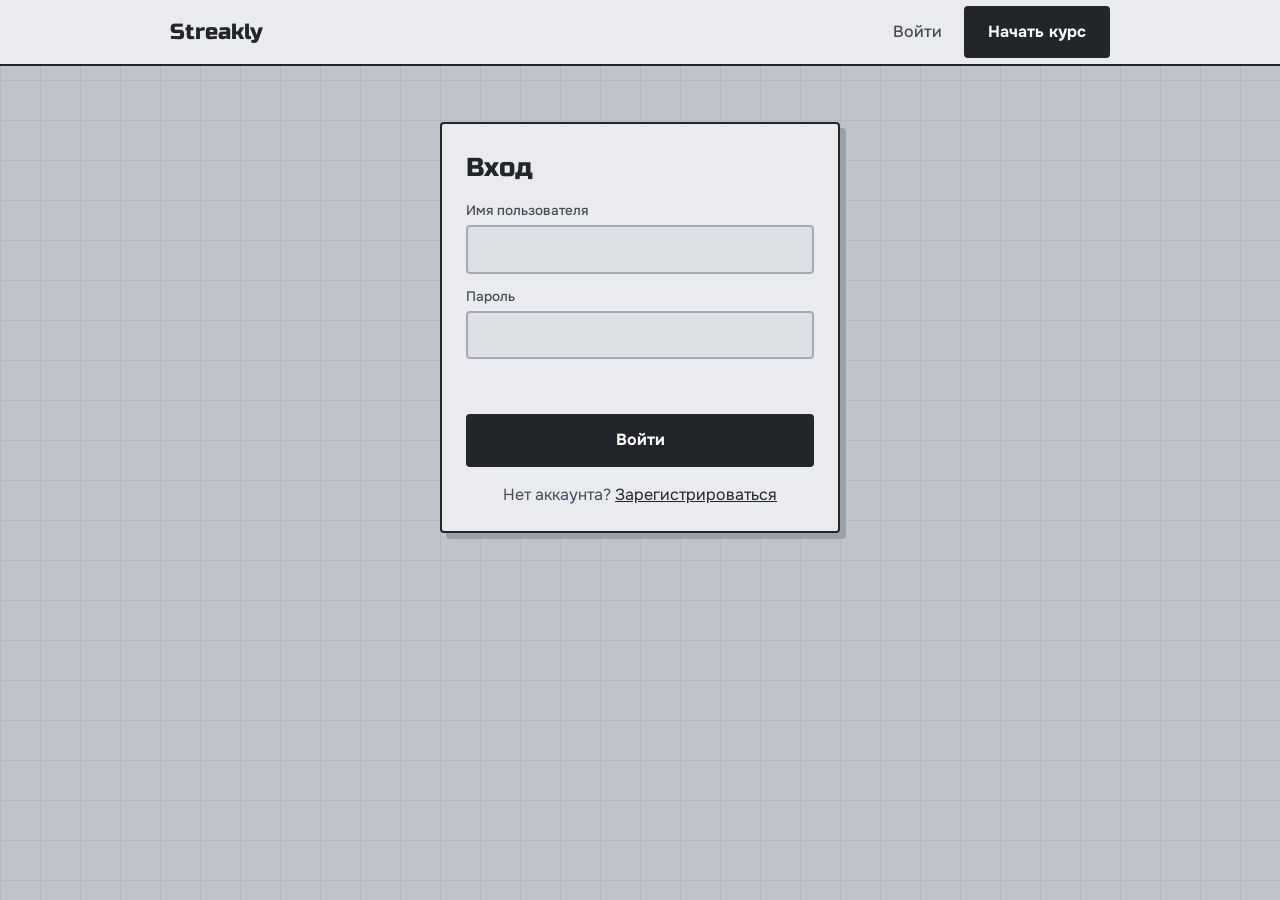
==== dashboard.html @ 8b077413 "Add files via upload" ====
<!DOCTYPE html>
<html lang="ru">
<head>
  <meta charset="UTF-8">
  <meta name="viewport" content="width=device-width, initial-scale=1">
  <title>Мои курсы — Streakly</title>
  <link href="https://fonts.googleapis.com/css2?family=Onest:wght@400;500;700&family=Russo+One&display=swap" rel="stylesheet">
  <link rel="stylesheet" href="css/style.css">
</head>
<body data-page="dashboard">
  <header class="header"><div class="wrap">
    <a class="logo" href="index.html">Streakly</a>
    <nav class="nav" id="nav"></nav>
  </div></header>
  <div class="layout">
    <aside class="side" id="side"></aside>
    <main class="content page">
    <h1 class="hi" id="hi"></h1>
    <div class="grid2">
      <section class="card" id="today"></section>
      <section class="card">
        <h2>Эта неделя</h2>
        <p class="sub" id="weekSub"></p>
        <div id="week"></div>
      </section>
    </div>
    <section class="card">
      <h2>Статистика</h2>
      <div class="tiles" id="stats"></div>
    </section>
  </main>
  </div>
  <script src="js/courses.js"></script>
  <script src="js/app.js"></script>
</body>
</html>
---- css/style.css ----
/* Streakly: бело-серый «кубический» стиль */
:root{
  --bg:#bfc4cb;--card:#e9ebee;--ink:#22252a;--muted:#454c56;--line:#b3b9c1;
  --g1:#dde0e4;--g2:#cfd3d8;--g3:#a3aab3;--g4:#7f8791;--sh:#9ba2ab;
  --ok:#1f7a54;--part:#c99200;--miss:#b02f28;
  --ease:cubic-bezier(.2,.8,.2,1);
}
*{box-sizing:border-box}
body{margin:0;color:var(--ink);font-family:Onest,system-ui,-apple-system,"Segoe UI",sans-serif;line-height:1.55;
  background-color:var(--bg);
  background-image:linear-gradient(var(--line) 1px,transparent 1px),linear-gradient(90deg,var(--line) 1px,transparent 1px);
  background-size:40px 40px}
a{color:var(--ink)}
:focus-visible{outline:3px solid var(--ink);outline-offset:3px}
.wrap{max-width:980px;margin:0 auto;padding:0 20px}
h1,h2,h3,.logo,.big,.tile strong{font-family:"Russo One",Onest,sans-serif;font-weight:400;margin:0}
h2{font-size:1.2rem;margin-bottom:4px}

/* шапка */
.header{background:var(--card);border-bottom:2px solid var(--ink)}
.header .wrap{display:flex;align-items:center;justify-content:space-between;height:64px}
.logo{font-size:1.4rem;text-decoration:none}
.nav{display:flex;gap:22px;align-items:center}
.nav a:not(.btn){position:relative;text-decoration:none;color:var(--muted);font-weight:500;transition:color .25s}
.nav a:not(.btn)::after{content:"";position:absolute;left:0;right:0;bottom:-4px;height:2px;background:var(--ink);transform:scaleX(0);transform-origin:left;transition:transform .3s var(--ease)}
.nav a:not(.btn):hover{color:var(--ink)}
.nav a:not(.btn):hover::after{transform:scaleX(1)}

/* кнопки: при наведении «приподнимаются» */
.btn{display:inline-block;padding:12px 22px;border:2px solid var(--ink);border-radius:4px;background:var(--ink);color:#fff;font:inherit;font-weight:700;text-decoration:none;cursor:pointer;
  box-shadow:0 0 0 var(--g4);
  transition:transform .3s var(--ease),box-shadow .3s var(--ease),background-color .3s,color .3s}
.btn:hover{transform:translate(-3px,-3px);box-shadow:5px 5px 0 var(--g4)}
.btn:active{transform:translate(0,0);box-shadow:0 0 0 var(--g4);transition-duration:.08s}
.btn-ghost{background:var(--card);color:var(--ink)}
.btn-ghost:hover{background:var(--ink);color:#fff}

/* главная */
.hero{display:grid;grid-template-columns:1.1fr 1fr;gap:48px;align-items:center;padding:64px 0 56px}
.hero h1{font-size:clamp(2rem,5vw,3.4rem);line-height:1.12;margin-bottom:16px}
.hero p{color:var(--muted);font-size:1.1rem;max-width:44ch;margin:0 0 28px}
.mosaic{display:grid;grid-template-columns:repeat(6,1fr);gap:6px;padding:6px 0}
.mosaic i{aspect-ratio:1;border-radius:3px;transform:translateY(var(--y,0));
  box-shadow:inset 2px 2px 0 rgba(255,255,255,.7),inset -2px -2px 0 rgba(0,0,0,.08);
  transition:transform .4s var(--ease),box-shadow .4s var(--ease)}
.mosaic i.up{--y:-6px;box-shadow:inset 2px 2px 0 rgba(255,255,255,.7),inset -2px -2px 0 rgba(0,0,0,.08),0 6px 0 rgba(34,37,42,.14)}
.mosaic i:hover{--y:-10px;box-shadow:inset 2px 2px 0 rgba(255,255,255,.7),inset -2px -2px 0 rgba(0,0,0,.08),0 10px 0 rgba(34,37,42,.18)}
.g0{background:#eef0f2}.g1{background:var(--g1)}.g2{background:var(--g2)}.g3{background:var(--g3)}.g4{background:var(--g4)}.g5{background:var(--ink)}
#courses{padding-bottom:64px;scroll-margin-top:16px}
.courses{display:grid;grid-template-columns:repeat(auto-fit,minmax(260px,1fr));gap:24px;margin-top:20px}
.course{background:var(--card);border:2px solid var(--ink);border-radius:4px;padding:24px;display:flex;flex-direction:column;gap:8px;
  box-shadow:6px 6px 0 var(--sh);transition:transform .3s var(--ease),box-shadow .3s var(--ease)}
.course:hover{transform:translate(-3px,-3px);box-shadow:9px 9px 0 var(--sh)}
.course h3{font-size:1.15rem}
.course p{margin:0;color:var(--muted)}
.course .meta{margin-top:auto;padding-top:8px;color:var(--ink);font-weight:700}

/* фильтр курсов */
.filters{display:flex;gap:8px;flex-wrap:wrap;margin:12px 0 4px}
.chip{padding:7px 16px;border:2px solid var(--ink);border-radius:4px;background:var(--card);color:var(--ink);font:inherit;font-weight:500;cursor:pointer;
  transition:transform .25s var(--ease),background-color .25s,color .25s,box-shadow .25s var(--ease)}
.chip:hover{transform:translateY(-2px);box-shadow:0 3px 0 var(--sh)}
.chip.on{background:var(--ink);color:#fff}
.tag{align-self:flex-start;padding:2px 10px;border-radius:3px;background:var(--g2);font-size:.8rem;font-weight:700}

/* карточки и формы */
.card{background:var(--card);border:2px solid var(--ink);border-radius:4px;padding:24px;box-shadow:6px 6px 0 var(--sh)}
.sub{margin:0 0 16px;color:var(--muted);font-size:.95rem}
label{display:block;font-size:.85rem;font-weight:500;margin:12px 0 4px;color:var(--muted)}
input{width:100%;padding:10px 12px;font:inherit;color:var(--ink);background:var(--g1);border:2px solid var(--g3);border-radius:4px;transition:border-color .25s,box-shadow .25s,background-color .25s}
input:focus{border-color:var(--ink);background:#f4f5f7;box-shadow:3px 3px 0 var(--sh);outline:none}
.auth{max-width:400px;margin:56px auto}
.auth h1{font-size:1.6rem;margin-bottom:12px}
.auth .btn{width:100%;margin-top:20px}
.alt{text-align:center;color:var(--muted);margin:16px 0 0}
.error{color:var(--miss);min-height:1.4em;margin:12px 0 0}

/* личный кабинет */
.page{display:grid;gap:24px}
.hi{font-size:1.7rem}
.grid2{display:grid;grid-template-columns:1.1fr 1fr;gap:24px}
.big{font-size:4rem;line-height:1;margin:4px 0 8px}
.big small{font-family:Onest,sans-serif;font-size:1rem;color:var(--muted);margin-left:8px}
#reportForm .btn{width:100%;margin-top:16px}
.ok-msg{color:var(--ok);font-weight:700;min-height:1.4em;margin:8px 0 0}

.row{display:flex;align-items:center;gap:10px;margin:10px 0}
.row i{width:28px;font-style:normal;color:var(--muted);font-weight:500}
.row i.now{color:var(--ink);font-weight:700}
.bar{flex:1;height:16px;border-radius:2px;background:var(--g2);overflow:hidden}
.bar b{display:block;height:100%;border-radius:2px;transition:width .6s var(--ease)}
.ok{background:var(--ok)}.ov{background:var(--ink)}.pt{background:var(--part)}.ms{background:var(--miss)}
.pc{width:44px;text-align:right;font-weight:700}

.tiles{display:grid;grid-template-columns:repeat(auto-fit,minmax(140px,1fr));gap:10px;margin-top:12px}
.tile{padding:16px;border-radius:3px;background:var(--g1);color:var(--muted);font-size:.9rem;transition:transform .3s var(--ease),box-shadow .3s var(--ease)}
.tile:nth-child(2){background:var(--g2)}.tile:nth-child(3){background:var(--g3);color:var(--ink)}
.tile:nth-child(4){background:var(--ink);color:#d9dde2}
.tile strong{display:block;font-size:2rem;line-height:1.3;color:inherit}
.tile:nth-child(4) strong{color:#fff}
.tile:hover{transform:translateY(-4px);box-shadow:0 4px 0 var(--g4)}
.board{list-style:none;margin:0;padding:0}
.board li{display:flex;justify-content:space-between;padding:10px 14px;border-radius:3px;transition:transform .25s var(--ease)}
.board li:nth-child(odd){background:var(--g1)}
.board li:hover{transform:translateX(4px)}
.board li.me{background:var(--ink);color:#fff}
.note{color:var(--muted);font-size:.85rem;margin:12px 0 0}

/* боковая панель-«ящик» с закладкой */
.layout{max-width:980px;margin:0 auto;padding:32px 20px 64px}
.side{position:fixed;left:0;top:90px;z-index:20;display:flex;align-items:flex-start;transform:translateX(-246px);transition:transform .45s var(--ease)}
.side.open{transform:translateX(0)}
.panel{width:240px;padding:16px;display:grid;gap:10px;background:var(--card);border:2px solid var(--ink);border-left:0;border-radius:0 4px 4px 0;box-shadow:6px 6px 0 var(--sh)}
.panel h2{font-size:1rem;margin:0 0 2px}
.panel a{display:block;padding:12px 16px;border:2px solid var(--ink);border-radius:4px;background:var(--card);color:var(--ink);font-weight:700;text-decoration:none;
  box-shadow:0 0 0 var(--sh);transition:transform .3s var(--ease),box-shadow .3s var(--ease),background-color .3s,color .3s}
.panel a:hover{transform:translate(-3px,-3px);box-shadow:5px 5px 0 var(--sh)}
.panel a.on{background:var(--ink);color:#fff}
/* кнопка-закладка (книжная лента с «ласточкиным хвостом») */
.ribbon{margin-left:6px;width:44px;height:132px;padding:18px 0 0;display:flex;justify-content:center;align-items:flex-start;border:0;background:var(--ink);color:#fff;cursor:pointer;
  clip-path:polygon(0 0,100% 0,100% 100%,50% 84%,0 100%);transition:height .35s var(--ease),background-color .3s}
.ribbon span{writing-mode:vertical-rl;font:400 .85rem "Russo One",sans-serif;letter-spacing:.14em;text-transform:uppercase}
.ribbon:hover{height:152px;background:#3a3f47}
.ribbon:focus-visible{outline:none;background:#4a515b}
.content .hero{grid-template-columns:1fr 1fr;gap:32px;padding:8px 0 40px}
.who{font-weight:700}
.board em{display:inline-block;width:30px;font:400 1rem "Russo One",sans-serif;font-style:normal}
.text{color:var(--muted)}.text p{margin:0 0 10px}.text ol,.text ul{margin:0;padding-left:22px}.text li{margin:6px 0}.text strong{color:var(--ink)}

/* пьедестал */
.podium{display:flex;align-items:flex-end;justify-content:center;gap:12px;margin:16px 0 28px}
.pl{flex:1;max-width:190px;display:flex;flex-direction:column;align-items:center;text-align:center;min-width:0}
.man{width:46px;height:80px;fill:var(--ink);stroke:var(--ink);margin-bottom:6px;transition:transform .35s var(--ease)}
.pl:hover .man{transform:translateY(-8px)}
.nm{max-width:100%;overflow:hidden;text-overflow:ellipsis;white-space:nowrap;font-weight:700}
.pl b{font:400 1.3rem "Russo One",sans-serif;margin-bottom:8px}
.step{width:100%;display:flex;align-items:center;justify-content:center;border:2px solid var(--ink);border-radius:4px 4px 0 0;
  font:400 2.2rem "Russo One",sans-serif;box-shadow:5px 0 0 var(--sh);transform-origin:bottom;animation:rise .7s var(--ease) both;transition:transform .3s var(--ease)}
.pl:hover .step{transform:translateY(-4px)}
.p1 .step{height:140px;background:var(--ink);color:#fff;animation-delay:.1s}
.p2 .step{height:100px;background:var(--g3);animation-delay:.25s}
.p3 .step{height:72px;background:var(--g2);animation-delay:.4s}
.pl.me .nm{text-decoration:underline;text-underline-offset:3px}
@keyframes rise{from{transform:scaleY(0)}to{transform:scaleY(1)}}

@media (max-width:860px){.ribbon{width:36px}.layout{padding-left:48px}}
@media (max-width:720px){.hero{grid-template-columns:1fr;gap:32px;padding-top:40px}.grid2{grid-template-columns:1fr}.big{font-size:3.2rem}}
@media (prefers-reduced-motion:reduce){*,*::before,*::after{transition:none!important;animation:none!important}}
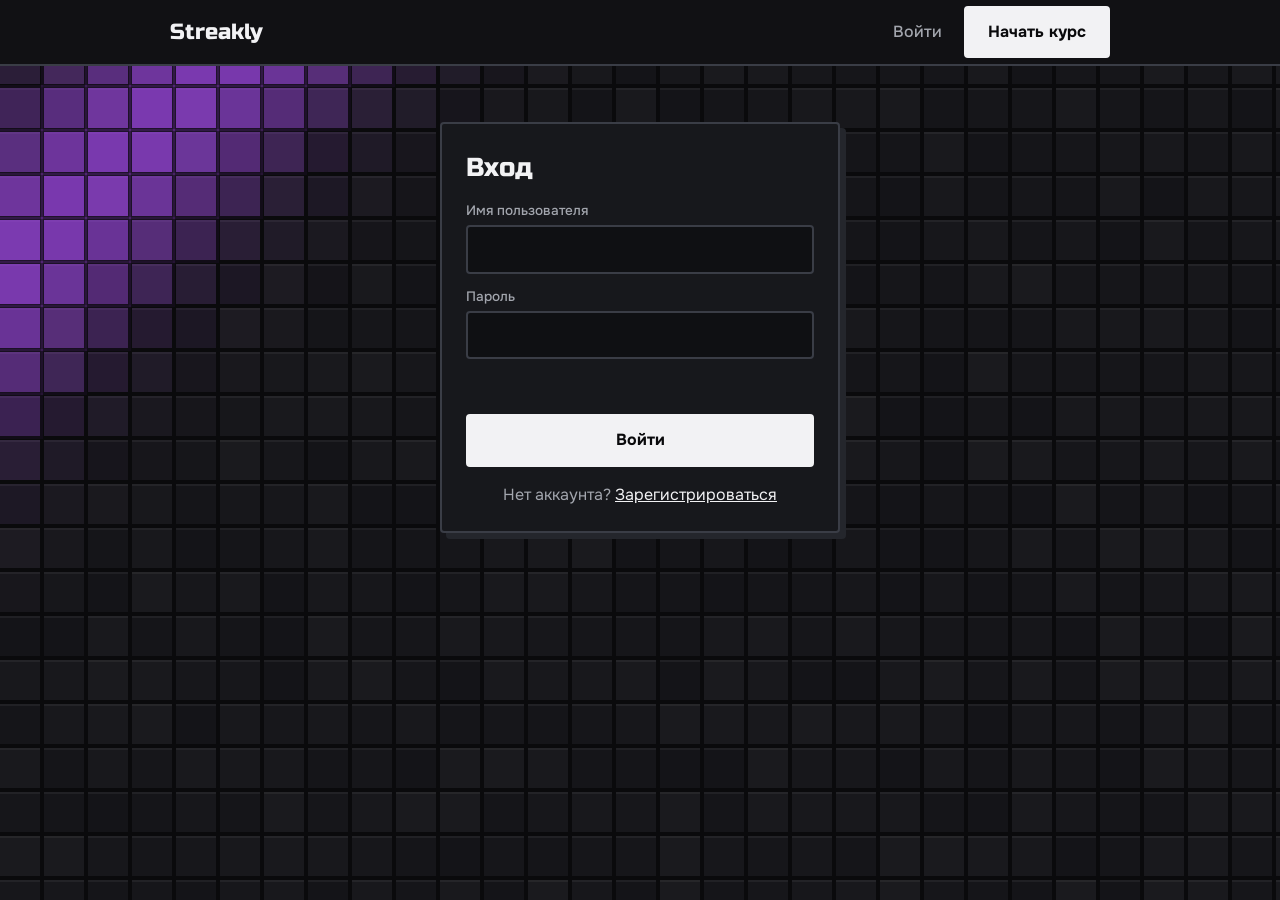
==== commit 25b1f367: "Refactor dashboard layout and update sections" ====
--- a/dashboard.html
+++ b/dashboard.html
@@ -15,22 +15,20 @@
   <div class="layout">
     <aside class="side" id="side"></aside>
     <main class="content page">
-    <h1 class="hi" id="hi"></h1>
-    <div class="grid2">
-      <section class="card" id="today"></section>
+      <h1 class="hi" id="hi"></h1>
+      <div class="mycourses" id="today"></div>
       <section class="card">
         <h2>Эта неделя</h2>
         <p class="sub" id="weekSub"></p>
         <div id="week"></div>
       </section>
-    </div>
-    <section class="card">
-      <h2>Статистика</h2>
-      <div class="tiles" id="stats"></div>
-    </section>
-  </main>
+      <section class="card">
+        <h2>Статистика</h2>
+        <div class="tiles" id="stats"></div>
+      </section>
+    </main>
   </div>
   <script src="js/courses.js"></script>
   <script src="js/app.js"></script>
 </body>
-</html>+</html>
--- a/css/style.css
+++ b/css/style.css
@@ -1,74 +1,80 @@
-/* Streakly: бело-серый «кубический» стиль */
+/* Streakly: чёрно-серо-белый кубический стиль с неоновой фиолетовой волной */
 :root{
-  --bg:#bfc4cb;--card:#e9ebee;--ink:#22252a;--muted:#454c56;--line:#b3b9c1;
-  --g1:#dde0e4;--g2:#cfd3d8;--g3:#a3aab3;--g4:#7f8791;--sh:#9ba2ab;
-  --ok:#1f7a54;--part:#c99200;--miss:#b02f28;
+  --bg:#0a0a0c;--head:#111114;--card:#17181c;--edge:#3a3d46;--text:#f2f2f4;--muted:#a3a6ae;
+  --g1:#22242a;--g2:#2c2f36;--g3:#454953;--g4:#6a6f7a;--sh:#24262c;
+  --neon:#b04dff;--neon-d:#7b2fd6;
+  --ok:#46d35c;--over:#19d9cf;--part:#f2b632;--miss:#ff6b6b;
   --ease:cubic-bezier(.2,.8,.2,1);
 }
 *{box-sizing:border-box}
-body{margin:0;color:var(--ink);font-family:Onest,system-ui,-apple-system,"Segoe UI",sans-serif;line-height:1.55;
-  background-color:var(--bg);
-  background-image:linear-gradient(var(--line) 1px,transparent 1px),linear-gradient(90deg,var(--line) 1px,transparent 1px);
-  background-size:40px 40px}
-a{color:var(--ink)}
-:focus-visible{outline:3px solid var(--ink);outline-offset:3px}
+body{margin:0;background:var(--bg);color:var(--text);font-family:Onest,system-ui,-apple-system,"Segoe UI",sans-serif;line-height:1.55}
+.bgwave{position:fixed;inset:0;width:100%;height:100%;z-index:-1;pointer-events:none}
+a{color:var(--text)}
+:focus-visible{outline:3px solid var(--neon);outline-offset:3px}
 .wrap{max-width:980px;margin:0 auto;padding:0 20px}
 h1,h2,h3,.logo,.big,.tile strong{font-family:"Russo One",Onest,sans-serif;font-weight:400;margin:0}
 h2{font-size:1.2rem;margin-bottom:4px}
 
 /* шапка */
-.header{background:var(--card);border-bottom:2px solid var(--ink)}
+.header{background:var(--head);border-bottom:2px solid var(--edge)}
 .header .wrap{display:flex;align-items:center;justify-content:space-between;height:64px}
 .logo{font-size:1.4rem;text-decoration:none}
 .nav{display:flex;gap:22px;align-items:center}
 .nav a:not(.btn){position:relative;text-decoration:none;color:var(--muted);font-weight:500;transition:color .25s}
-.nav a:not(.btn)::after{content:"";position:absolute;left:0;right:0;bottom:-4px;height:2px;background:var(--ink);transform:scaleX(0);transform-origin:left;transition:transform .3s var(--ease)}
-.nav a:not(.btn):hover{color:var(--ink)}
+.nav a:not(.btn)::after{content:"";position:absolute;left:0;right:0;bottom:-4px;height:2px;background:var(--neon);transform:scaleX(0);transform-origin:left;transition:transform .3s var(--ease)}
+.nav a:not(.btn):hover{color:var(--text)}
 .nav a:not(.btn):hover::after{transform:scaleX(1)}
+.who{font-weight:700}
 
-/* кнопки: при наведении «приподнимаются» */
-.btn{display:inline-block;padding:12px 22px;border:2px solid var(--ink);border-radius:4px;background:var(--ink);color:#fff;font:inherit;font-weight:700;text-decoration:none;cursor:pointer;
-  box-shadow:0 0 0 var(--g4);
-  transition:transform .3s var(--ease),box-shadow .3s var(--ease),background-color .3s,color .3s}
-.btn:hover{transform:translate(-3px,-3px);box-shadow:5px 5px 0 var(--g4)}
-.btn:active{transform:translate(0,0);box-shadow:0 0 0 var(--g4);transition-duration:.08s}
-.btn-ghost{background:var(--card);color:var(--ink)}
-.btn-ghost:hover{background:var(--ink);color:#fff}
+/* кнопки: при наведении «приподнимаются» с неоновой тенью */
+.btn{display:inline-block;padding:12px 22px;border:2px solid var(--text);border-radius:4px;background:var(--text);color:var(--bg);font:inherit;font-weight:700;text-decoration:none;cursor:pointer;
+  box-shadow:0 0 0 var(--neon);transition:transform .3s var(--ease),box-shadow .3s var(--ease),background-color .3s,color .3s}
+.btn:hover{transform:translate(-3px,-3px);box-shadow:5px 5px 0 var(--neon)}
+.btn:active{transform:none;box-shadow:0 0 0 var(--neon);transition-duration:.08s}
+.btn-ghost{background:transparent;color:var(--text)}
+.btn-ghost:hover{background:var(--text);color:var(--bg)}
 
 /* главная */
-.hero{display:grid;grid-template-columns:1.1fr 1fr;gap:48px;align-items:center;padding:64px 0 56px}
+.hero{display:grid;grid-template-columns:1fr 1fr;gap:32px;align-items:center;padding:8px 0 40px}
 .hero h1{font-size:clamp(2rem,5vw,3.4rem);line-height:1.12;margin-bottom:16px}
 .hero p{color:var(--muted);font-size:1.1rem;max-width:44ch;margin:0 0 28px}
 .mosaic{display:grid;grid-template-columns:repeat(6,1fr);gap:6px;padding:6px 0}
-.mosaic i{aspect-ratio:1;border-radius:3px;transform:translateY(var(--y,0));
-  box-shadow:inset 2px 2px 0 rgba(255,255,255,.7),inset -2px -2px 0 rgba(0,0,0,.08);
-  transition:transform .4s var(--ease),box-shadow .4s var(--ease)}
-.mosaic i.up{--y:-6px;box-shadow:inset 2px 2px 0 rgba(255,255,255,.7),inset -2px -2px 0 rgba(0,0,0,.08),0 6px 0 rgba(34,37,42,.14)}
-.mosaic i:hover{--y:-10px;box-shadow:inset 2px 2px 0 rgba(255,255,255,.7),inset -2px -2px 0 rgba(0,0,0,.08),0 10px 0 rgba(34,37,42,.18)}
-.g0{background:#eef0f2}.g1{background:var(--g1)}.g2{background:var(--g2)}.g3{background:var(--g3)}.g4{background:var(--g4)}.g5{background:var(--ink)}
-#courses{padding-bottom:64px;scroll-margin-top:16px}
+.mosaic i{aspect-ratio:1;border-radius:3px;background:var(--b);transform:translateY(var(--y,0));
+  box-shadow:inset 2px 2px 0 rgba(255,255,255,.1),inset -2px -2px 0 rgba(0,0,0,.35);
+  animation:glow 4.8s linear infinite;animation-delay:calc(var(--d) * .22s);
+  transition:transform .4s var(--ease)}
+.mosaic i.up{--y:-6px}
+.mosaic i:hover{--y:-10px}
+.g0{--b:#2c2f36}.g1{--b:#22242a}.g2{--b:#3a3d46}.g3{--b:#4a4e59}.g4{--b:#6a6f7a}.g5{--b:#f2f2f4}
+/* неоновая волна проходит по диагонали: у кубиков с большим --d она начинается позже */
+@keyframes glow{
+  0%{background:var(--b)}
+  6%,12%{background:var(--neon);box-shadow:inset 2px 2px 0 rgba(255,255,255,.35),0 0 18px var(--neon)}
+  26%,100%{background:var(--b)}
+}
+#courses{padding-bottom:64px}
 .courses{display:grid;grid-template-columns:repeat(auto-fit,minmax(260px,1fr));gap:24px;margin-top:20px}
-.course{background:var(--card);border:2px solid var(--ink);border-radius:4px;padding:24px;display:flex;flex-direction:column;gap:8px;
-  box-shadow:6px 6px 0 var(--sh);transition:transform .3s var(--ease),box-shadow .3s var(--ease)}
-.course:hover{transform:translate(-3px,-3px);box-shadow:9px 9px 0 var(--sh)}
+.course{background:var(--card);border:2px solid var(--edge);border-radius:4px;padding:24px;display:flex;flex-direction:column;gap:8px;
+  box-shadow:6px 6px 0 var(--sh);transition:transform .3s var(--ease),box-shadow .3s var(--ease),border-color .3s}
+.course:hover{transform:translate(-3px,-3px);box-shadow:9px 9px 0 var(--neon-d);border-color:var(--neon)}
 .course h3{font-size:1.15rem}
 .course p{margin:0;color:var(--muted)}
-.course .meta{margin-top:auto;padding-top:8px;color:var(--ink);font-weight:700}
+.course .meta{margin-top:auto;padding-top:8px;color:var(--text);font-weight:700}
+.tag{align-self:flex-start;padding:2px 10px;border-radius:3px;background:var(--g2);font-size:.8rem;font-weight:700}
 
 /* фильтр курсов */
 .filters{display:flex;gap:8px;flex-wrap:wrap;margin:12px 0 4px}
-.chip{padding:7px 16px;border:2px solid var(--ink);border-radius:4px;background:var(--card);color:var(--ink);font:inherit;font-weight:500;cursor:pointer;
-  transition:transform .25s var(--ease),background-color .25s,color .25s,box-shadow .25s var(--ease)}
-.chip:hover{transform:translateY(-2px);box-shadow:0 3px 0 var(--sh)}
-.chip.on{background:var(--ink);color:#fff}
-.tag{align-self:flex-start;padding:2px 10px;border-radius:3px;background:var(--g2);font-size:.8rem;font-weight:700}
+.chip{padding:7px 16px;border:2px solid var(--edge);border-radius:4px;background:var(--card);color:var(--text);font:inherit;font-weight:500;cursor:pointer;
+  transition:transform .25s var(--ease),background-color .25s,color .25s,border-color .25s,box-shadow .25s var(--ease)}
+.chip:hover{transform:translateY(-2px);border-color:var(--neon);box-shadow:0 3px 0 var(--neon-d)}
+.chip.on{background:var(--text);color:var(--bg);border-color:var(--text)}
 
 /* карточки и формы */
-.card{background:var(--card);border:2px solid var(--ink);border-radius:4px;padding:24px;box-shadow:6px 6px 0 var(--sh)}
+.card{background:var(--card);border:2px solid var(--edge);border-radius:4px;padding:24px;box-shadow:6px 6px 0 var(--sh)}
 .sub{margin:0 0 16px;color:var(--muted);font-size:.95rem}
 label{display:block;font-size:.85rem;font-weight:500;margin:12px 0 4px;color:var(--muted)}
-input{width:100%;padding:10px 12px;font:inherit;color:var(--ink);background:var(--g1);border:2px solid var(--g3);border-radius:4px;transition:border-color .25s,box-shadow .25s,background-color .25s}
-input:focus{border-color:var(--ink);background:#f4f5f7;box-shadow:3px 3px 0 var(--sh);outline:none}
+input{width:100%;padding:10px 12px;font:inherit;color:var(--text);background:#0f1013;border:2px solid var(--edge);border-radius:4px;transition:border-color .25s,box-shadow .25s}
+input:focus{border-color:var(--neon);box-shadow:3px 3px 0 var(--neon-d);outline:none}
 .auth{max-width:400px;margin:56px auto}
 .auth h1{font-size:1.6rem;margin-bottom:12px}
 .auth .btn{width:100%;margin-top:20px}
@@ -79,70 +85,87 @@
 .page{display:grid;gap:24px}
 .hi{font-size:1.7rem}
 .grid2{display:grid;grid-template-columns:1.1fr 1fr;gap:24px}
-.big{font-size:4rem;line-height:1;margin:4px 0 8px}
+.big{font-size:4rem;line-height:1;margin:4px 0 8px;color:var(--neon)}
 .big small{font-family:Onest,sans-serif;font-size:1rem;color:var(--muted);margin-left:8px}
-#reportForm .btn{width:100%;margin-top:16px}
+.mycourses{display:grid;grid-template-columns:repeat(auto-fit,minmax(300px,1fr));gap:24px}
+.rf .btn{width:100%;margin-top:16px}
+.card .small{padding:7px 14px;font-size:.85rem;margin-top:12px}
 .ok-msg{color:var(--ok);font-weight:700;min-height:1.4em;margin:8px 0 0}
 
 .row{display:flex;align-items:center;gap:10px;margin:10px 0}
 .row i{width:28px;font-style:normal;color:var(--muted);font-weight:500}
-.row i.now{color:var(--ink);font-weight:700}
-.bar{flex:1;height:16px;border-radius:2px;background:var(--g2);overflow:hidden}
+.row i.now{color:var(--text);font-weight:700}
+.bar{flex:1;height:16px;border-radius:2px;background:var(--g1);overflow:hidden}
 .bar b{display:block;height:100%;border-radius:2px;transition:width .6s var(--ease)}
-.ok{background:var(--ok)}.ov{background:var(--ink)}.pt{background:var(--part)}.ms{background:var(--miss)}
+.ok{background:var(--ok)}.pt{background:var(--part)}.ms{background:var(--miss)}
+.ov{background:var(--over);box-shadow:0 0 12px var(--over)}
 .pc{width:44px;text-align:right;font-weight:700}
 
 .tiles{display:grid;grid-template-columns:repeat(auto-fit,minmax(140px,1fr));gap:10px;margin-top:12px}
 .tile{padding:16px;border-radius:3px;background:var(--g1);color:var(--muted);font-size:.9rem;transition:transform .3s var(--ease),box-shadow .3s var(--ease)}
-.tile:nth-child(2){background:var(--g2)}.tile:nth-child(3){background:var(--g3);color:var(--ink)}
-.tile:nth-child(4){background:var(--ink);color:#d9dde2}
-.tile strong{display:block;font-size:2rem;line-height:1.3;color:inherit}
-.tile:nth-child(4) strong{color:#fff}
-.tile:hover{transform:translateY(-4px);box-shadow:0 4px 0 var(--g4)}
+.tile:nth-child(2){background:var(--g2)}.tile:nth-child(3){background:var(--g3);color:var(--text)}
+.tile:nth-child(4){background:var(--neon-d);color:#eadcff}
+.tile strong{display:block;font-size:2rem;line-height:1.3;color:var(--text)}
+.tile:hover{transform:translateY(-4px);box-shadow:0 4px 0 var(--neon)}
 .board{list-style:none;margin:0;padding:0}
 .board li{display:flex;justify-content:space-between;padding:10px 14px;border-radius:3px;transition:transform .25s var(--ease)}
 .board li:nth-child(odd){background:var(--g1)}
 .board li:hover{transform:translateX(4px)}
-.board li.me{background:var(--ink);color:#fff}
+.board li.me{background:var(--neon-d);color:#fff}
+.board em{display:inline-block;width:30px;font:400 1rem "Russo One",sans-serif;font-style:normal}
 .note{color:var(--muted);font-size:.85rem;margin:12px 0 0}
+.text{color:var(--muted)}.text p{margin:0 0 10px}.text ol,.text ul{margin:0;padding-left:22px}.text li{margin:6px 0}.text strong{color:var(--text)}
+
+/* пьедестал */
+.podium{display:flex;align-items:flex-end;justify-content:center;gap:12px;margin:16px 0 28px}
+.pl{flex:1;max-width:190px;display:flex;flex-direction:column;align-items:center;text-align:center;min-width:0}
+.man{width:46px;height:80px;fill:var(--text);stroke:var(--text);margin-bottom:6px;transition:transform .35s var(--ease)}
+.p1 .man{fill:var(--neon);stroke:var(--neon);filter:drop-shadow(0 0 8px var(--neon))}
+.pl:hover .man{transform:translateY(-8px)}
+.nm{max-width:100%;overflow:hidden;text-overflow:ellipsis;white-space:nowrap;font-weight:700}
+.pl b{font:400 1.3rem "Russo One",sans-serif;margin-bottom:8px}
+.step{width:100%;display:flex;align-items:center;justify-content:center;border:2px solid var(--edge);border-radius:4px 4px 0 0;
+  font:400 2.2rem "Russo One",sans-serif;box-shadow:5px 0 0 var(--sh);transform-origin:bottom;animation:rise .7s var(--ease) both;transition:transform .3s var(--ease)}
+.pl:hover .step{transform:translateY(-4px)}
+.p1 .step{height:140px;background:var(--neon);color:var(--bg);border-color:var(--neon);animation-delay:.1s}
+.p2 .step{height:100px;background:var(--g3);animation-delay:.25s}
+.p3 .step{height:72px;background:var(--g2);animation-delay:.4s}
+.pl.me .nm{text-decoration:underline;text-underline-offset:3px}
+@keyframes rise{from{transform:scaleY(0)}to{transform:scaleY(1)}}
+
+/* календарь статистики */
+.cal-head{display:flex;align-items:center;justify-content:space-between;gap:12px;margin:12px 0}
+.cal-head h2{margin:0}
+.cal-head .btn{padding:6px 16px}
+.calendar{display:grid;grid-template-columns:repeat(7,1fr);gap:6px}
+.dow{text-align:center;color:var(--muted);font-weight:500;font-size:.85rem}
+.cell{aspect-ratio:1;display:flex;flex-direction:column;align-items:center;justify-content:center;border:2px solid transparent;border-radius:3px;background:var(--g1);font-weight:700;
+  transition:transform .3s var(--ease)}
+.cell small{font-size:.7rem;font-weight:500}
+.cell:hover{transform:translateY(-4px)}
+.cell.ok{background:var(--ok);color:#052b0d}.cell.pt{background:var(--part);color:#2a1d00}
+.cell.ms{background:var(--miss);color:#2b0505}.cell.ov{background:var(--over);color:#022a28}
+.cell.today{border-color:var(--text)}
+.legend{display:flex;flex-wrap:wrap;gap:8px 20px;list-style:none;margin:16px 0 0;padding:0;color:var(--muted);font-size:.9rem}
+.legend i{display:inline-block;width:14px;height:14px;border-radius:2px;margin-right:6px;vertical-align:-2px}
+@media (max-width:520px){.cell small{display:none}}
 
 /* боковая панель-«ящик» с закладкой */
 .layout{max-width:980px;margin:0 auto;padding:32px 20px 64px}
 .side{position:fixed;left:0;top:90px;z-index:20;display:flex;align-items:flex-start;transform:translateX(-246px);transition:transform .45s var(--ease)}
 .side.open{transform:translateX(0)}
-.panel{width:240px;padding:16px;display:grid;gap:10px;background:var(--card);border:2px solid var(--ink);border-left:0;border-radius:0 4px 4px 0;box-shadow:6px 6px 0 var(--sh)}
+.panel{width:240px;padding:16px;display:grid;gap:10px;background:var(--card);border:2px solid var(--edge);border-left:0;border-radius:0 4px 4px 0;box-shadow:6px 6px 0 var(--sh)}
 .panel h2{font-size:1rem;margin:0 0 2px}
-.panel a{display:block;padding:12px 16px;border:2px solid var(--ink);border-radius:4px;background:var(--card);color:var(--ink);font-weight:700;text-decoration:none;
-  box-shadow:0 0 0 var(--sh);transition:transform .3s var(--ease),box-shadow .3s var(--ease),background-color .3s,color .3s}
-.panel a:hover{transform:translate(-3px,-3px);box-shadow:5px 5px 0 var(--sh)}
-.panel a.on{background:var(--ink);color:#fff}
-/* кнопка-закладка (книжная лента с «ласточкиным хвостом») */
-.ribbon{margin-left:6px;width:44px;height:132px;padding:18px 0 0;display:flex;justify-content:center;align-items:flex-start;border:0;background:var(--ink);color:#fff;cursor:pointer;
-  clip-path:polygon(0 0,100% 0,100% 100%,50% 84%,0 100%);transition:height .35s var(--ease),background-color .3s}
+.panel a{display:block;padding:12px 16px;border:2px solid var(--edge);border-radius:4px;background:var(--card);color:var(--text);font-weight:700;text-decoration:none;
+  box-shadow:0 0 0 var(--neon);transition:transform .3s var(--ease),box-shadow .3s var(--ease),background-color .3s,color .3s,border-color .3s}
+.panel a:hover{transform:translate(-3px,-3px);box-shadow:5px 5px 0 var(--neon);border-color:var(--neon)}
+.panel a.on{background:var(--text);color:var(--bg);border-color:var(--text)}
+.ribbon{margin-left:6px;width:44px;height:132px;padding:18px 0 0;display:flex;justify-content:center;align-items:flex-start;border:0;background:var(--text);color:var(--bg);cursor:pointer;
+  clip-path:polygon(0 0,100% 0,100% 100%,50% 84%,0 100%);transition:height .35s var(--ease),background-color .3s,color .3s}
 .ribbon span{writing-mode:vertical-rl;font:400 .85rem "Russo One",sans-serif;letter-spacing:.14em;text-transform:uppercase}
-.ribbon:hover{height:152px;background:#3a3f47}
-.ribbon:focus-visible{outline:none;background:#4a515b}
-.content .hero{grid-template-columns:1fr 1fr;gap:32px;padding:8px 0 40px}
-.who{font-weight:700}
-.board em{display:inline-block;width:30px;font:400 1rem "Russo One",sans-serif;font-style:normal}
-.text{color:var(--muted)}.text p{margin:0 0 10px}.text ol,.text ul{margin:0;padding-left:22px}.text li{margin:6px 0}.text strong{color:var(--ink)}
-
-/* пьедестал */
-.podium{display:flex;align-items:flex-end;justify-content:center;gap:12px;margin:16px 0 28px}
-.pl{flex:1;max-width:190px;display:flex;flex-direction:column;align-items:center;text-align:center;min-width:0}
-.man{width:46px;height:80px;fill:var(--ink);stroke:var(--ink);margin-bottom:6px;transition:transform .35s var(--ease)}
-.pl:hover .man{transform:translateY(-8px)}
-.nm{max-width:100%;overflow:hidden;text-overflow:ellipsis;white-space:nowrap;font-weight:700}
-.pl b{font:400 1.3rem "Russo One",sans-serif;margin-bottom:8px}
-.step{width:100%;display:flex;align-items:center;justify-content:center;border:2px solid var(--ink);border-radius:4px 4px 0 0;
-  font:400 2.2rem "Russo One",sans-serif;box-shadow:5px 0 0 var(--sh);transform-origin:bottom;animation:rise .7s var(--ease) both;transition:transform .3s var(--ease)}
-.pl:hover .step{transform:translateY(-4px)}
-.p1 .step{height:140px;background:var(--ink);color:#fff;animation-delay:.1s}
-.p2 .step{height:100px;background:var(--g3);animation-delay:.25s}
-.p3 .step{height:72px;background:var(--g2);animation-delay:.4s}
-.pl.me .nm{text-decoration:underline;text-underline-offset:3px}
-@keyframes rise{from{transform:scaleY(0)}to{transform:scaleY(1)}}
+.ribbon:hover{height:152px;background:var(--neon);color:#fff}
+.ribbon:focus-visible{outline:none;background:var(--neon);color:#fff}
 
 @media (max-width:860px){.ribbon{width:36px}.layout{padding-left:48px}}
-@media (max-width:720px){.hero{grid-template-columns:1fr;gap:32px;padding-top:40px}.grid2{grid-template-columns:1fr}.big{font-size:3.2rem}}
-@media (prefers-reduced-motion:reduce){*,*::before,*::after{transition:none!important;animation:none!important}}+@media (max-width:720px){.hero{grid-template-columns:1fr;gap:32px;padding-top:24px}.grid2{grid-template-columns:1fr}.big{font-size:3.2rem}}
+@media (prefers-reduced-motion:reduce){*,*::before,*::after{transition:none!important;animation:none!important}}
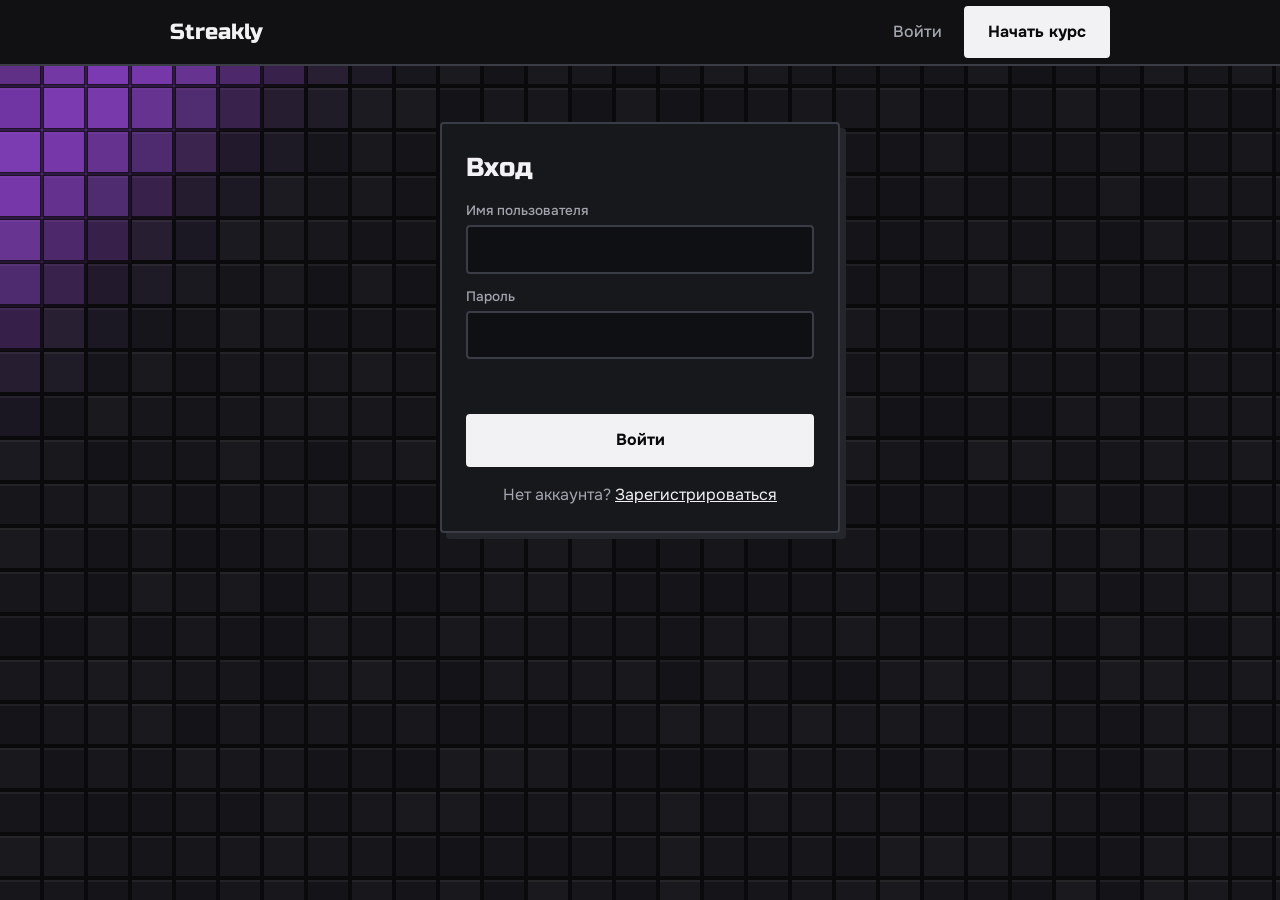
==== commit 6250d1f2: "Remove weekly and statistics sections from dashboard Removed sections for 'Эта неделя' and 'Статисти" ====
--- a/dashboard.html
+++ b/dashboard.html
@@ -17,15 +17,7 @@
     <main class="content page">
       <h1 class="hi" id="hi"></h1>
       <div class="mycourses" id="today"></div>
-      <section class="card">
-        <h2>Эта неделя</h2>
-        <p class="sub" id="weekSub"></p>
-        <div id="week"></div>
-      </section>
-      <section class="card">
-        <h2>Статистика</h2>
-        <div class="tiles" id="stats"></div>
-      </section>
+      <div class="mycourses" id="perCourse"></div>
     </main>
   </div>
   <script src="js/courses.js"></script>
